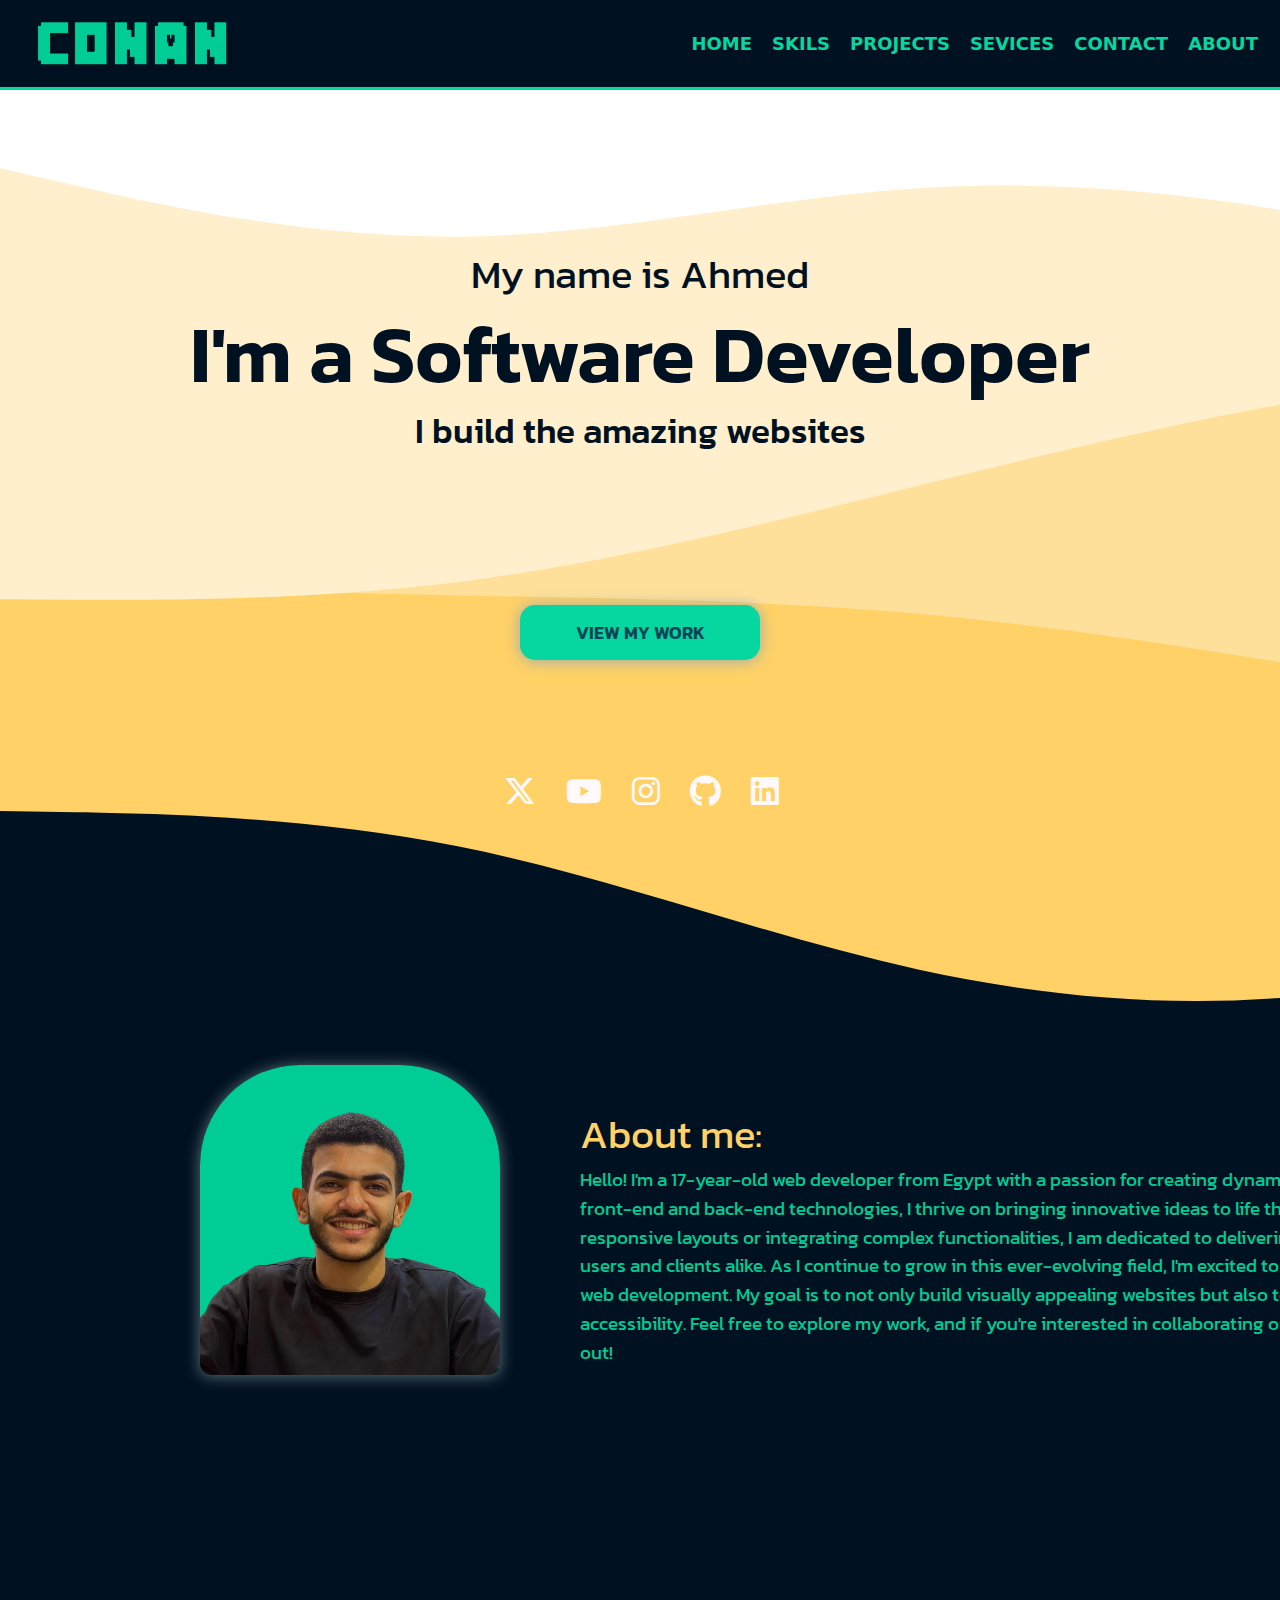
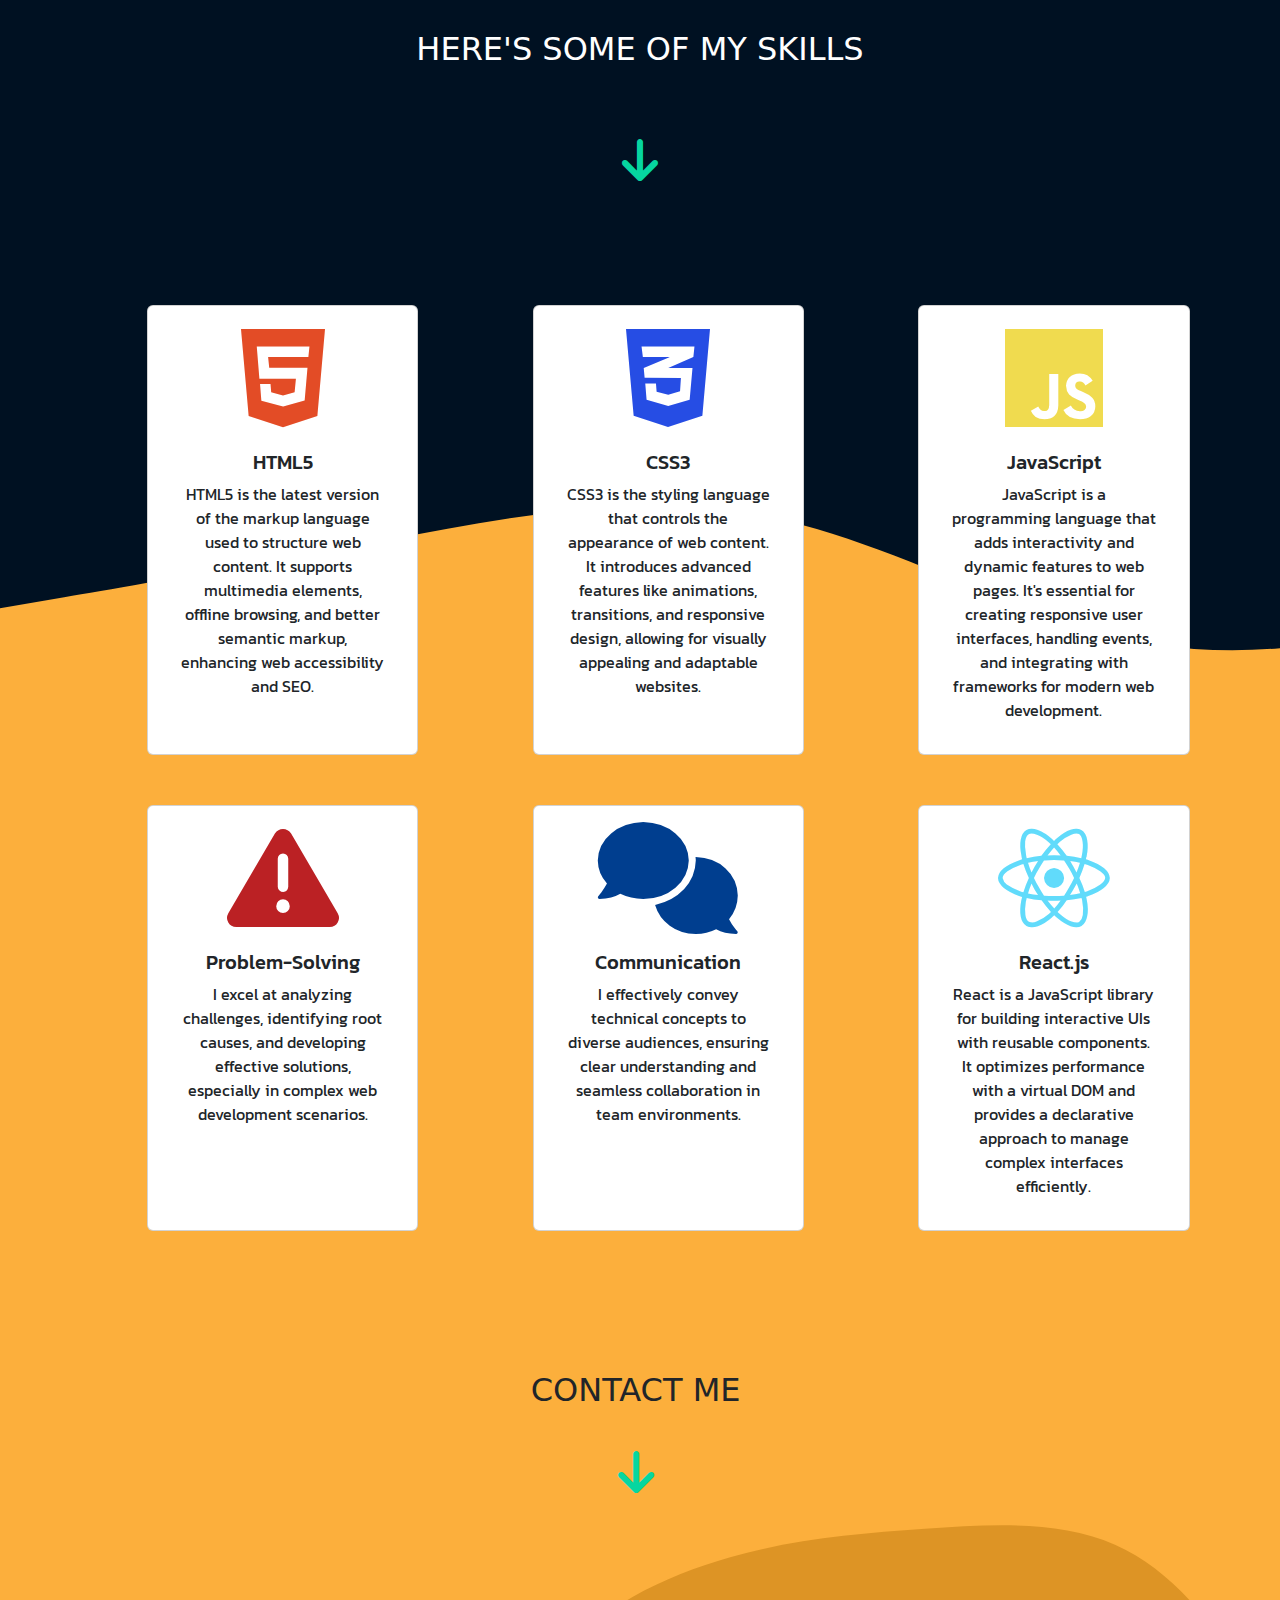
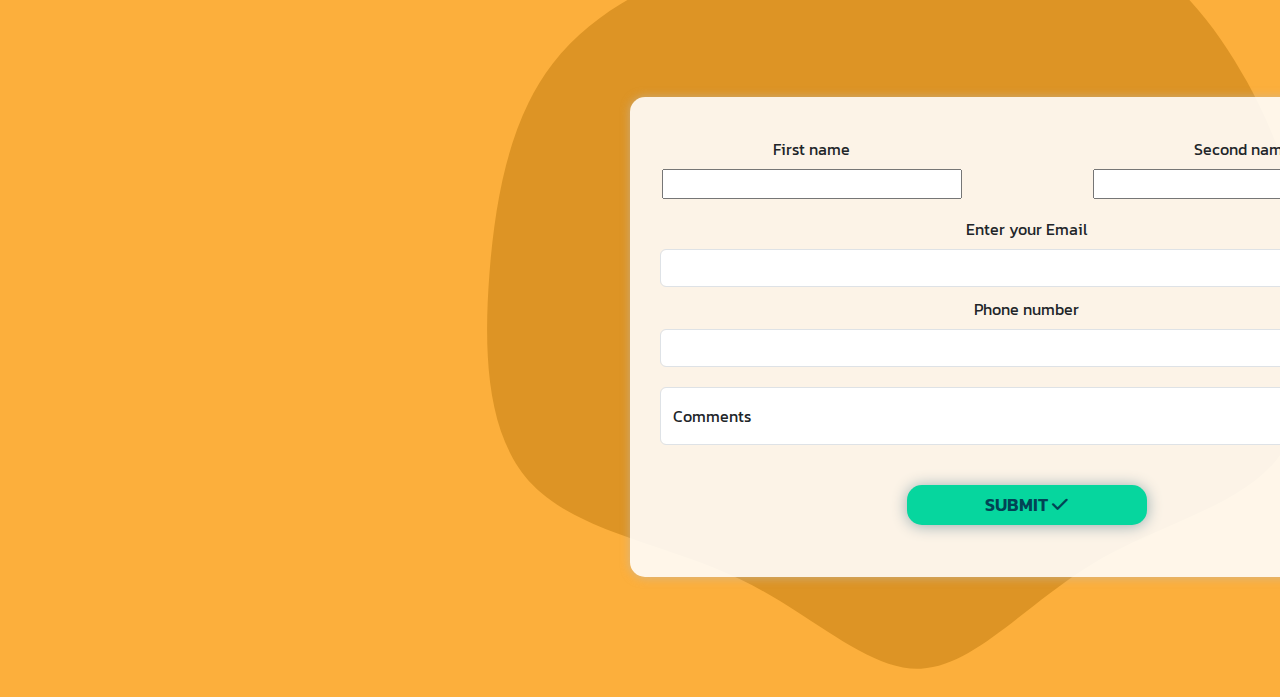
==== index.html @ 4e856ba3 "first commit" ====
<!DOCTYPE html>
<html lang="en">

<head>
    <meta charset="UTF-8">
    <meta name="viewport" content="width=device-width, initial-scale=1.0">
    <title>CONFOLIO</title>
    <link rel="stylesheet" href="css/all.min.css">
    <link rel="stylesheet" href="css/bootstrap.min.css">
    <link rel="stylesheet" href="css/bootstrap.min.css.map">
    <link rel="stylesheet" href="style.css">
    <link rel="stylesheet" href="https://cdnjs.cloudflare.com/ajax/libs/font-awesome/6.0.0-beta3/css/all.min.css">
    <link rel="preconnect" href="https://fonts.googleapis.com">
    <link rel="preconnect" href="https://fonts.gstatic.com" crossorigin>
    <link
        href="https://fonts.googleapis.com/css2?family=Kanit:ital,wght@0,100;0,200;0,300;0,400;0,500;0,600;0,700;0,800;0,900;1,100;1,200;1,300;1,400;1,500;1,600;1,700;1,800;1,900&display=swap"
        rel="stylesheet">
    <script src="main.js"></script>
</head>
<header>
    <nav class="navbar fixed-top navbar-expand-lg">
        <div class="container-fluid">
            <a class="navbar-brand" href="#"><img id="nav-image" src="media/Untitled image (2).png" alt=""></a>
            <button class="navbar-toggler" type="button" data-bs-toggle="collapse"
                data-bs-target="#navbarSupportedContent" aria-controls="navbarSupportedContent" aria-expanded="false"
                aria-label="Toggle navigation">
                <span class="navbar-toggler-icon"></span>
            </button>
            <div class="collapse navbar-collapse" id="navbarSupportedContent">
                <ul class="navbar-nav ms-auto">
                    <li class="nav-item" id="navvy-links">
                        <a class="nav-link active" aria-current="page" href="#">Home</a>
                    </li>
                    <li class="nav-item">
                        <a class="nav-link active" aria-current="page" href="#s1">skils</a>
                    </li>
                    <li class="nav-item">
                        <a class="nav-link active" aria-current="page" href="projects.html">projects</a>
                    </li>
                    <li class="nav-item">
                        <a class="nav-link active" aria-current="page" href="#">sevices</a>
                    </li>
                    <li class="nav-item">
                        <a class="nav-link active" aria-current="page" href="#s2">contact</a>
                    </li>
                    <li class="nav-item">
                        <a class="nav-link active" aria-current="page" href="#s0">about</a>
                    </li>
                </ul>
            </div>
        </div>
    </nav>
</header>

<body>
    <div class="section1-background">
        <div class="section1">
            <h3>My name is Ahmed</h3>
            <h1>I'm a Software Developer</h1>
            <h4>I build the amazing websites</h4>
            <a href="projects.html"><button class="view-my-work-button" id="hovered-button">View my work</button></a>
        </div>
        <div class="image-portfolio">
            <img src="media/edited-image.png" alt="Portfolio owener image" id="owener-image">
        </div>
        <div class="icons_field" id="s0">
            <ul id="icons-list">
                <li><a href="https://x.com/detCONANaa12" target="_blank"><i class="fa-brands fa-x-twitter fa-2x"
                            id="social-blue"></i></a></li>
                <li><a href="https://www.youtube.com/channel/UCX9CU1oKq50WX9KfIdrufgw" target="_blank"><i
                            class="fa-brands fa-youtube fa-2x" id="social-red"></i></a></li>
                <li><a href="https://www.instagram.com/conan_bek12/" target="_blank"><i
                            class="fa-brands fa-instagram fa-2x" id="social-purple"></i></a></li>
                <li><a href="https://github.com/0CONAN0" target="_blank"><i class="fa-brands fa-github fa-2x"
                            id="social-gray"></i></a></li>
                <li><a href="https://www.linkedin.com/in/ahmed-abd-elhameed-232504250/" target="_blank"><i
                            class="fa-brands fa-linkedin fa-2x" id="social-gray"></i></a></li>
            </ul>
        </div>
        <div class="about-section">
            <h3 id="about-title">About me:</h3>
            <p id="about-text">
                Hello! I'm a 17-year-old web developer from Egypt with a passion for creating dynamic and user-friendly
                websites. With a strong foundation in front-end and back-end technologies, I thrive on bringing
                innovative ideas to life through clean and efficient code. Whether it's crafting responsive layouts or
                integrating complex functionalities, I am dedicated to delivering high-quality digital solutions that
                meet the needs of users and clients alike.
                As I continue to grow in this ever-evolving field, I'm excited to take on new challenges and explore the
                latest trends in web development. My goal is to not only build visually appealing websites but also to
                ensure they are optimized for performance and accessibility.
                Feel free to explore my work, and if you're interested in collaborating or learning more about my
                journey, don't hesitate to reach out!</p>
        </div>
    </div>
    <div class="cards-title">
        <h2>Here's some of my Skills</h2>
        <i class="fa-solid fa-arrow-down fa-3x" style="color: #06d6a0; margin-top: 60px;" id="s1"></i>
    </div>
    <div class="section2-background">
        <div class="row row-cols-1 row-cols-md-3 g-4" id="cards-section">
            <div class="col">
                <div class="card h-100 text-center w-75 p-3">
                    <i class="fa-brands fa-html5 fa-7x card-img-top " style="color:  #e34c26;"></i>
                    <div class="card-body">
                        <h5 class="card-title">HTML5</h5>
                        <p class="card-text">
                            HTML5 is the latest version of the markup language used to structure web content. It
                            supports multimedia elements, offline browsing, and better semantic markup, enhancing web
                            accessibility and SEO.
                        </p>
                    </div>
                </div>
            </div>
            <div class="col">
                <div class="card h-100 text-center w-75 p-3">
                    <i class="fa-brands fa-css3-alt fa-7x card-img-top" style="color: #264de4;"></i>
                    <div class="card-body">
                        <h5 class="card-title">CSS3</h5>
                        <p class="card-text">
                            CSS3 is the styling language that controls the appearance of web content. It introduces
                            advanced features like animations, transitions, and responsive design, allowing for visually
                            appealing and adaptable websites.
                        </p>
                    </div>
                </div>
            </div>
            <div class="col">
                <div class="card h-100 text-center w-75 p-3">
                    <i class="fa-brands fa-js fa-7x card-img-top" style="color: #f0db4f;"></i>
                    <div class="card-body">
                        <h5 class="card-title">JavaScript</h5>
                        <p class="card-text">
                            JavaScript is a programming language that adds interactivity and dynamic features to web
                            pages. It's essential for creating responsive user interfaces, handling events, and
                            integrating with frameworks for modern web development.
                        </p>
                    </div>
                </div>
            </div>
            <div class="col" id="cards-row2">
                <div class="card h-100 text-center w-75 p-3">
                    <i class="fa-solid fa-triangle-exclamation fa-7x card-img-top" style="color: #bb2124;"></i>
                    <div class="card-body">
                        <h5 class="card-title">Problem-Solving</h5>
                        <p class="card-text">
                            I excel at analyzing challenges, identifying root causes, and developing effective
                            solutions, especially in complex web development scenarios.
                        </p>
                    </div>
                </div>
            </div>
            <div class="col" id="cards-row2">
                <div class="card h-100 text-center w-75 p-3">
                    <i class="fa-solid fa-comments fa-7x card-img-top" style="color: #003e8f;"></i>
                    <div class="card-body">
                        <h5 class="card-title">Communication</h5>
                        <p class="card-text">
                            I effectively convey technical concepts to diverse audiences, ensuring clear understanding
                            and seamless collaboration in team environments.
                        </p>
                    </div>
                </div>
            </div>
            <div class="col" id="cards-row2">
                <div class="card h-100 text-center w-75 p-3">
                    <i class="fa-brands fa-react fa-7x card-img-top" style="color: #61dbfb;"></i>
                    <div class="card-body">
                        <h5 class="card-title">React.js</h5>
                        <p class="card-text">
                            React is a JavaScript library for building interactive UIs with reusable components. It
                            optimizes performance with a virtual DOM and provides a declarative approach to manage
                            complex interfaces efficiently.
                        </p>
                    </div>
                </div>
            </div>
        </div>
    </div>
    <div class="contact-title">
        <h2>Contact me</h2>
        <i class="fa-solid fa-arrow-down fa-3x" style="color: #06d6a0; margin-top: 30px;" id="s2"></i>
    </div>
    <div class="section3-background">
        <div class="cotact-field">
            <form class="row-g-3" id="cotact-field">
                <div class="col-md-5" id="first-name">
                    <label for="first-name" class="form-label" id="s5">First name</label><br>
                    <input type="text" class="form-cotrol" id="input-width1" required>
                </div>
                <div class="col-md-5" id="second-name">
                    <label for="second-name" class="form-label">Second name</label><br>
                    <input type="text" class="form-cotrol" id="input-width1" required>
                </div>
                <div class="col-md-11" id="email-field">
                    <label for="email-address" class="form-label">Enter your Email</label>
                    <input type="email" class="form-control" required>
                </div>
                <div class="col-md-11" id="telephone">
                    <label for="phone-num" class="form-label">Phone number</label>
                    <input type="number" name="phone" class="form-control" required />
                </div>
                <div class="form-floating col-md-11" id="text-area">
                    <textarea class="form-control" placeholder="Leave a comment here"></textarea>
                    <label for="floatingTextarea">Comments</label>
                    <div class="col-12">
                        <button class="btn" id="submit-button" type="submit">Submit <i
                                class="fa-solid fa-check"></i></button>
                    </div>
                </div>
            </form>
        </div>
    </div>
</body>

</html>
---- style.css ----
.section1-background {
    width: 100vw;
    height: 1530px;
    background-image: url('./layered-waves-haikei.svg');
    background-repeat: no-repeat;
    background-size: cover;
}

.section2-background {
    width: 100vw;
    height: max-content;
    background-image: url('./wave-haikei\ \(1\).svg');
    background-repeat: no-repeat;
    background-size: cover;
}

.section3-background {
    width: 100vw;
    height: 800px;
    background-image: url('./blurry-gradient-haikei.svg');
    background-repeat: no-repeat;
    background-size: cover;
}

nav {
    background-color: var(--maincolor);
    height: 90px;
    text-transform: uppercase;
    font-weight: 650;
    font-size: large;
    z-index: 99999;
    width: auto;
    border-bottom: #06d6a0 solid 3px;

}

#nav-image {
    width: 200px;
    height: 60px;
    margin-left: 10px;
}

.navbar .navbar-nav .nav-link {
    color: #06d6a0;
    padding: 10px;
}

.navbar .navbar-nav .nav-link:hover {
    color: #ffd166;
}

.section1 {
    display: flex;
    flex-direction: column;
    justify-content: center;
    align-items: center;
}

:root {
    --maincolor: #001122
}

h3 {
    color: var(--maincolor);
    font-family: "Kanit";
    font-weight: 400;
    font-size: 40px;
    margin-top: 250px;
}

h1 {
    color: var(--maincolor);
    font-family: "Kanit";
    font-weight: 600;
    font-size: 80px;
}

h4 {
    color: var(--maincolor);
    font-family: "Kanit";
    font-weight: 500;
    font-size: 35px;

}

#hovered-button {
    background-color: #06d6a0;
    border-radius: 15px;
    box-shadow: 0px 1px 15px rgb(151, 172, 176);
    border: solid 0px;
    font-weight: 560;
    font-family: "Kanit";
    font-size: large;
    text-transform: uppercase;
    color: #014455;
    width: 240px;
    height: 55px;
    transition: all 0.5s ease;
    position: relative;
    margin-top: 130px;
}

#hovered-button:hover {
    background-color: #00cc96;
    transform: translateY(-10%) scale(1.09, 1.11);
}

#icons-list {
    list-style: none;
    display: flex;
    flex-direction: row;
    justify-content: center;
    margin-top: 100px;
    margin-right: 30px;
}

a {
    text-decoration: none;
    color: #fff9fb;
    padding: 15px;
}

#social-blue:hover {
    color: hwb(0 0% 100%);
}

#social-red:hover {
    color: rgb(255, 37, 37);
}

#social-purple:hover {
    color: rgb(255, 0, 144);
}

#social-gray:hover {
    color: rgb(0, 28, 76);
}

#about-title {
    color: #ffd166;
    margin-left: 580px;
    margin-top: 300px;
    font-family: "Kanit";
}

.image-portfolio {
    background-color: #00cc96;
    width: fit-content;
    display: flex;
    position: absolute;
    margin-top: 390px;
    left: 200px;
    border-radius: 100px 100px 10px 10px;
}

#owener-image {
    width: 300px;
    height: 310px;
    box-shadow: 0px 1px 15px rgb(94, 115, 119);
    border-radius: 100px 100px 10px 10px;
}

#about-text {
    font-weight: 400;
    font-size: larger;
    font-family: "Kanit";
    color: #00cc96;
    width: 1200px;
    margin-left: 580px;
}

.cards-title {
    width: 100vw;
    padding-top: 100px;
    background-color: var(--maincolor);
    color: white;
    text-align: center;
    text-transform: uppercase;
}

#cards-section {
    padding-top: 120px;
    margin-left: 135px;
    font-family: "Kanit";
}

#cards-row2 {
    margin-top: 50px;
}

.contact-title {
    background-color: #FCAF3C;
    width: 104%;
    padding-top: 140px;
    margin-left: -30px;
    text-align: center;
    text-transform: uppercase;
    overflow: hidden;
}

form {
    position: absolute;
    margin-top: 200px;
    left: 630px;
    padding: 30px;
    font-family: "Kanit";
    text-align: center;
}

#cotact-field {
    background-color: #ffffffe3;
    box-shadow: 0.3px 0.3px 10px #bcbcbc92;
    border-radius: 15px;
    width: 800px;
    height: 480px;
}

#first-name {
    position: absolute;
    left: 15px;
    padding-top: 10px;
}

#second-name {
    position: absolute;
    right: 20px;
    padding-top: 10px;
}

#email-field {
    position: absolute;
    top: 120px;
}

#telephone {
    position: absolute;
    top: 200px;
}

#text-area {
    position: absolute;
    top: 290px;
}

textarea {
    max-height: 100px;
}

#input-width1 {
    width: 300px;
}

#submit-button {
    background-color: #06d69e;
    border-radius: 15px;
    box-shadow: 0px 1px 15px rgb(151, 172, 176);
    border: solid 0px;
    font-weight: 560;
    font-family: "Kanit";
    font-size: large;
    text-transform: uppercase;
    color: #014455;
    width: 240px;
    height: 40px;
    position: relative;
    margin-top: 40px;
}

#submit-button:hover {
    background-color: #00b383;
}
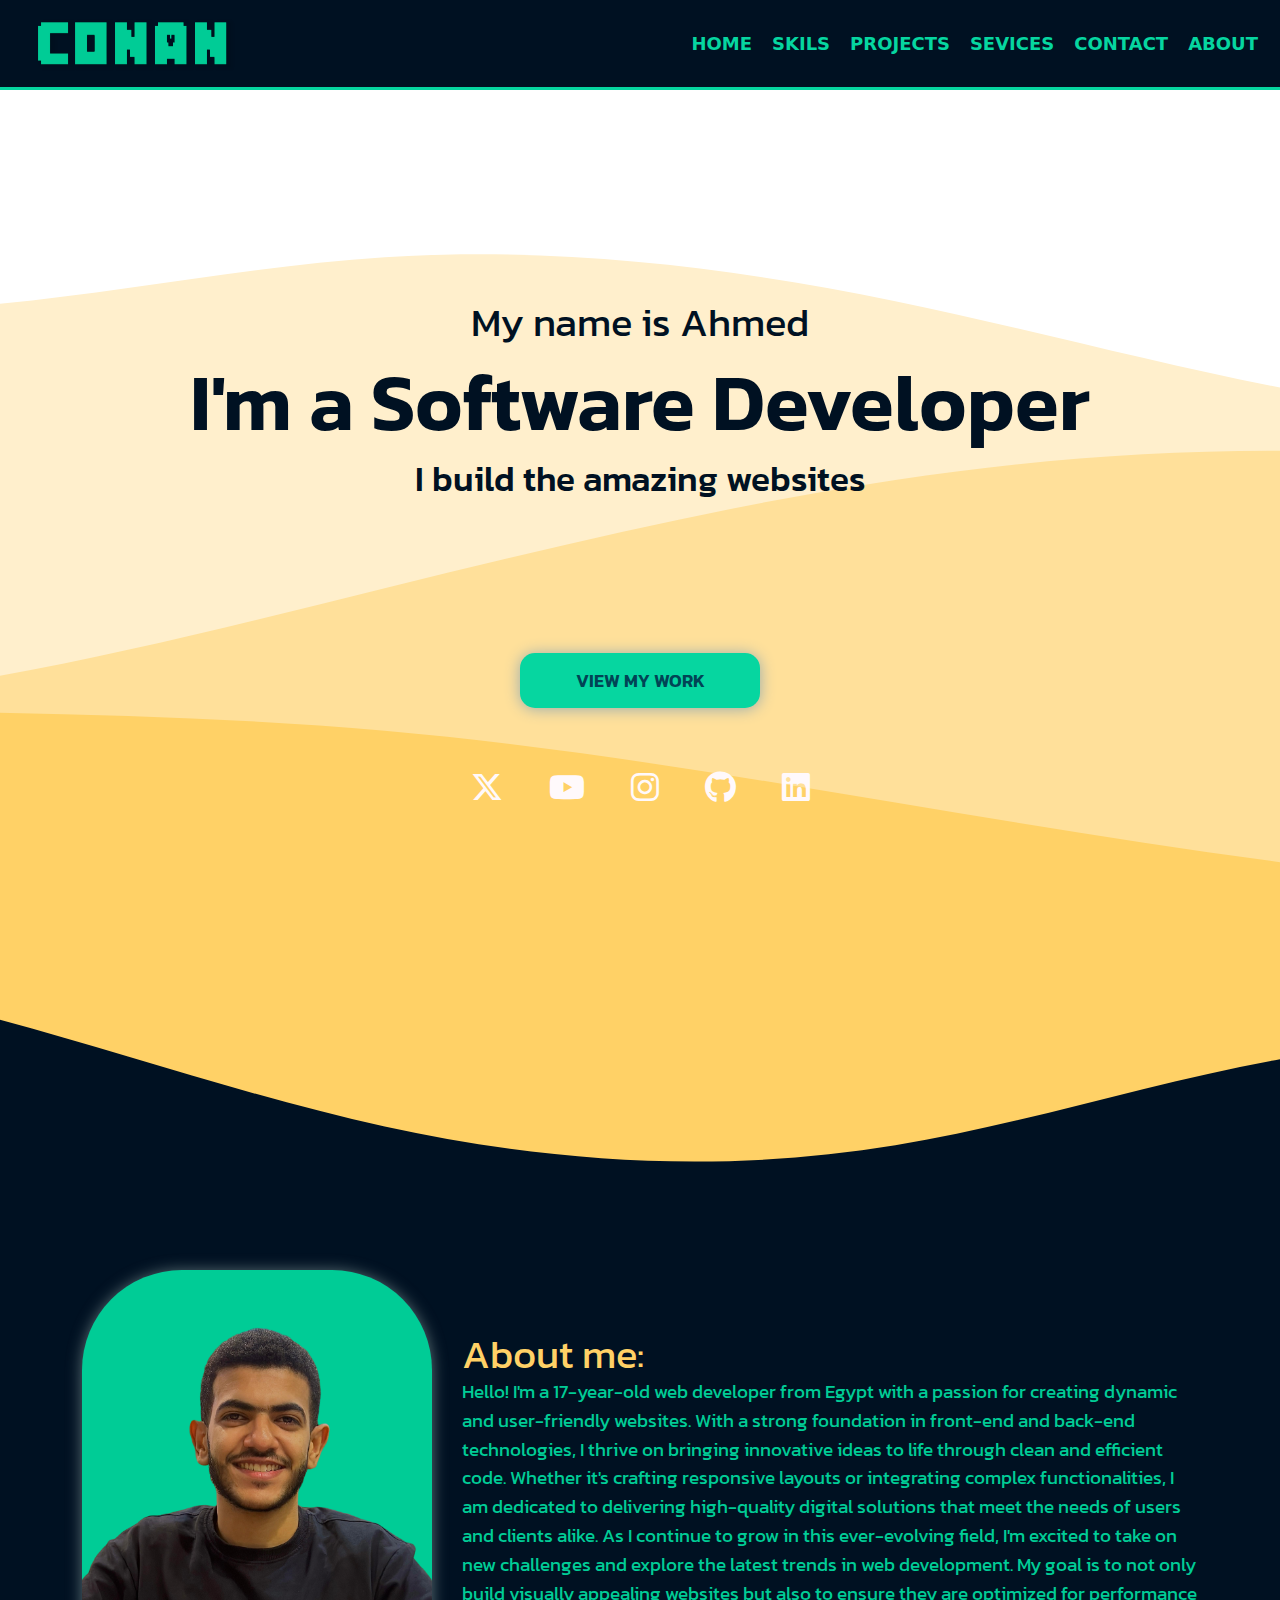
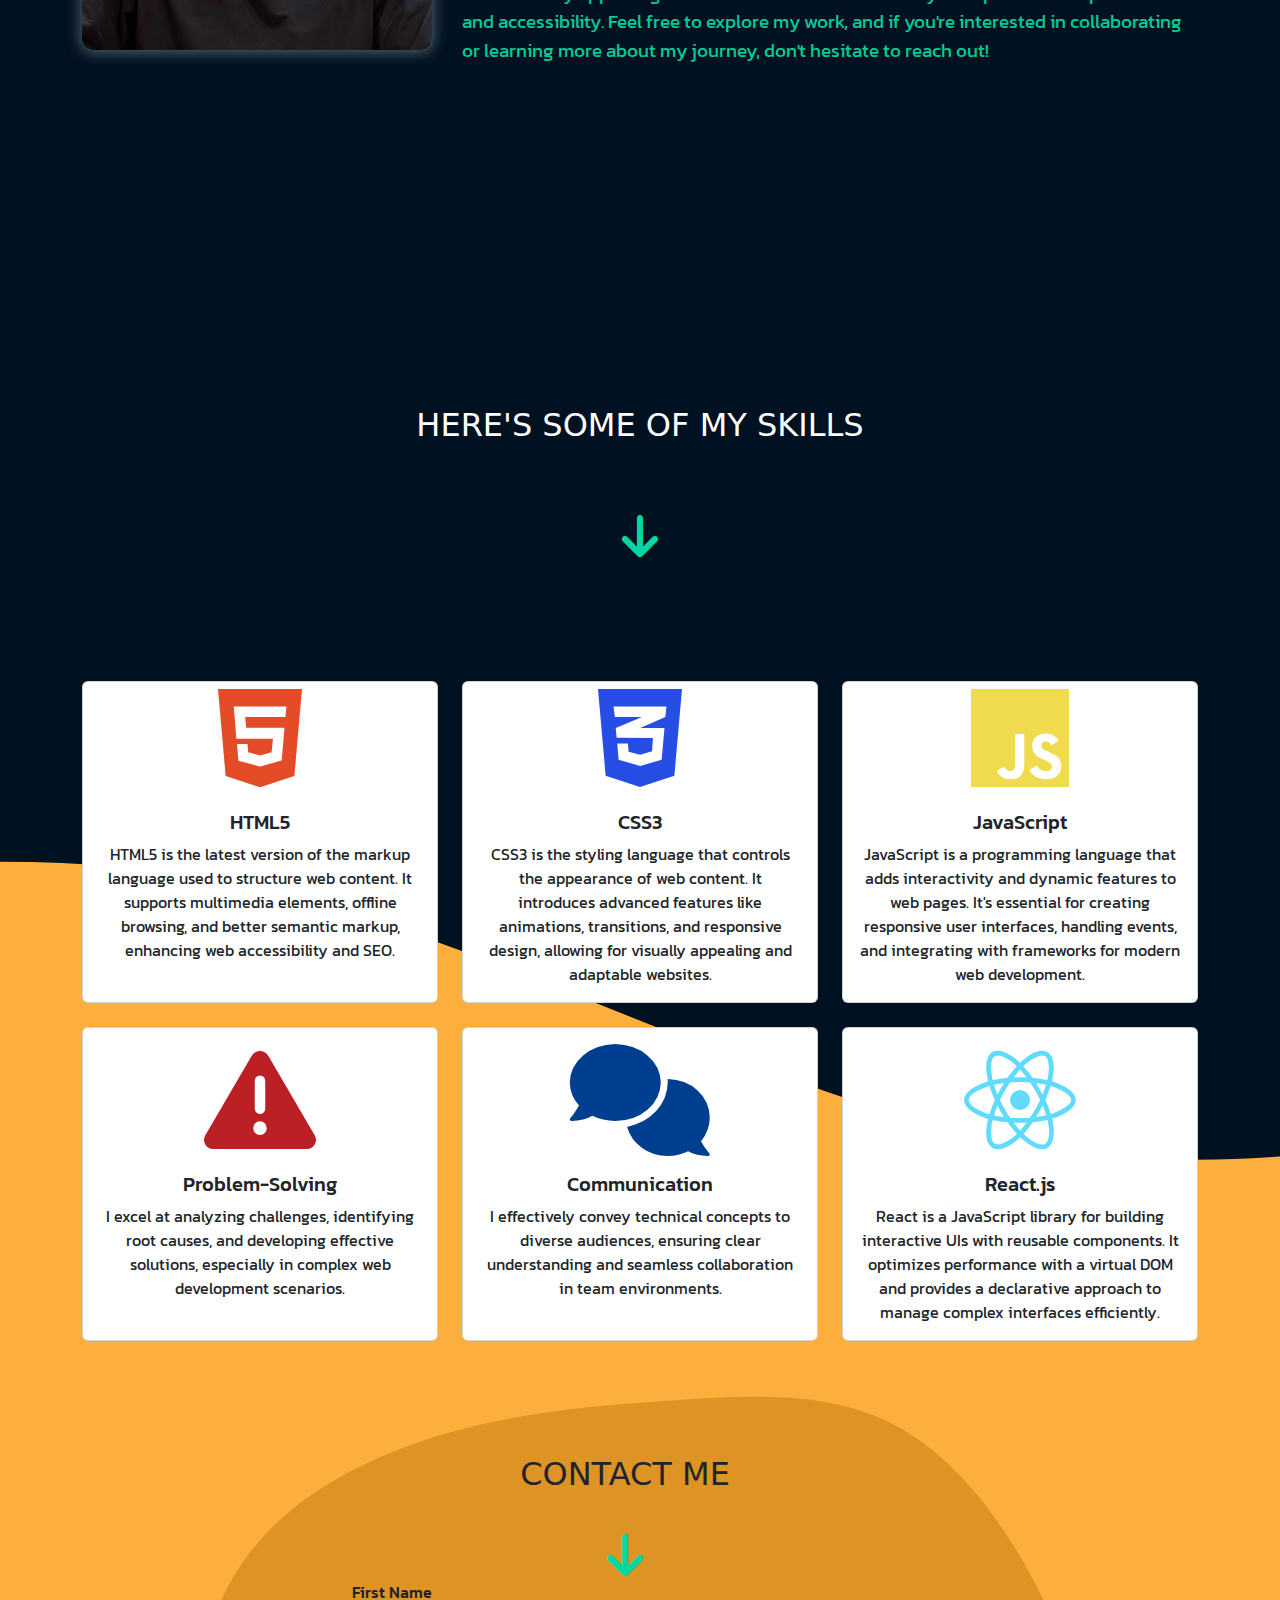
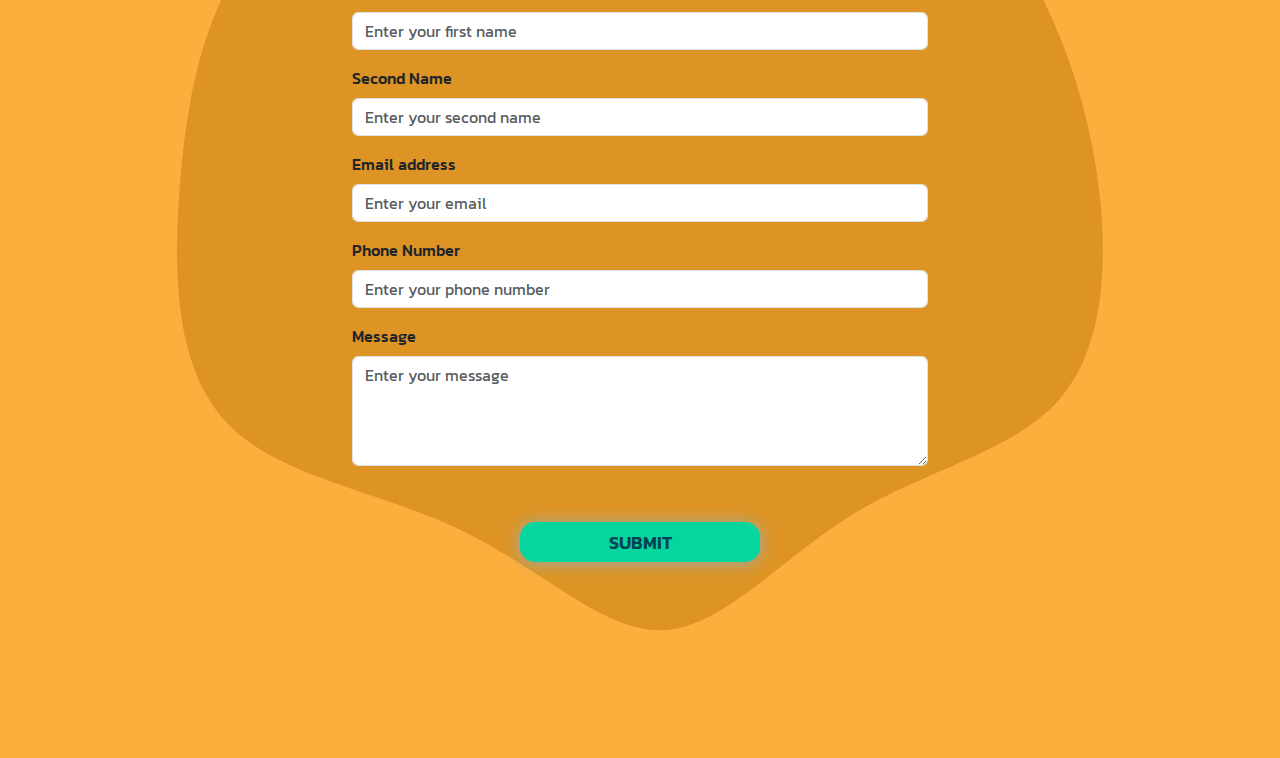
==== commit 32d54f3e: "updated version of the web and made the web responsive for all screens" ====
--- a/index.html
+++ b/index.html
@@ -15,7 +15,6 @@
     <link
         href="https://fonts.googleapis.com/css2?family=Kanit:ital,wght@0,100;0,200;0,300;0,400;0,500;0,600;0,700;0,800;0,900;1,100;1,200;1,300;1,400;1,500;1,600;1,700;1,800;1,900&display=swap"
         rel="stylesheet">
-    <script src="main.js"></script>
 </head>
 <header>
     <nav class="navbar fixed-top navbar-expand-lg">
@@ -53,6 +52,8 @@
 </header>
 
 <body>
+    <div class="container text-center my-5">
+    </div>
     <div class="section1-background">
         <div class="section1">
             <h3>My name is Ahmed</h3>
@@ -60,156 +61,162 @@
             <h4>I build the amazing websites</h4>
             <a href="projects.html"><button class="view-my-work-button" id="hovered-button">View my work</button></a>
         </div>
-        <div class="image-portfolio">
-            <img src="media/edited-image.png" alt="Portfolio owener image" id="owener-image">
-        </div>
-        <div class="icons_field" id="s0">
-            <ul id="icons-list">
-                <li><a href="https://x.com/detCONANaa12" target="_blank"><i class="fa-brands fa-x-twitter fa-2x"
-                            id="social-blue"></i></a></li>
-                <li><a href="https://www.youtube.com/channel/UCX9CU1oKq50WX9KfIdrufgw" target="_blank"><i
-                            class="fa-brands fa-youtube fa-2x" id="social-red"></i></a></li>
-                <li><a href="https://www.instagram.com/conan_bek12/" target="_blank"><i
-                            class="fa-brands fa-instagram fa-2x" id="social-purple"></i></a></li>
-                <li><a href="https://github.com/0CONAN0" target="_blank"><i class="fa-brands fa-github fa-2x"
-                            id="social-gray"></i></a></li>
-                <li><a href="https://www.linkedin.com/in/ahmed-abd-elhameed-232504250/" target="_blank"><i
-                            class="fa-brands fa-linkedin fa-2x" id="social-gray"></i></a></li>
-            </ul>
-        </div>
-        <div class="about-section">
-            <h3 id="about-title">About me:</h3>
-            <p id="about-text">
-                Hello! I'm a 17-year-old web developer from Egypt with a passion for creating dynamic and user-friendly
-                websites. With a strong foundation in front-end and back-end technologies, I thrive on bringing
-                innovative ideas to life through clean and efficient code. Whether it's crafting responsive layouts or
-                integrating complex functionalities, I am dedicated to delivering high-quality digital solutions that
-                meet the needs of users and clients alike.
-                As I continue to grow in this ever-evolving field, I'm excited to take on new challenges and explore the
-                latest trends in web development. My goal is to not only build visually appealing websites but also to
-                ensure they are optimized for performance and accessibility.
-                Feel free to explore my work, and if you're interested in collaborating or learning more about my
-                journey, don't hesitate to reach out!</p>
-        </div>
-    </div>
-    <div class="cards-title">
+        <div class="container">
+            <div class="row justify-content-center my-5" id="s0">
+                <div class="col-auto">
+                    <ul id="icons-list" class="list-unstyled d-flex flex-wrap justify-content-center">
+                        <li class="mx-2"><a href="https://x.com/detCONANaa12" target="_blank"><i
+                                    class="fa-brands fa-x-twitter fa-2x" id="social-blue"></i></a></li>
+                        <li class="mx-2"><a href="https://www.youtube.com/channel/UCX9CU1oKq50WX9KfIdrufgw"
+                                target="_blank"><i class="fa-brands fa-youtube fa-2x" id="social-red"></i></a></li>
+                        <li class="mx-2"><a href="https://www.instagram.com/conan_bek12/" target="_blank"><i
+                                    class="fa-brands fa-instagram fa-2x" id="social-purple"></i></a></li>
+                        <li class="mx-2"><a href="https://github.com/0CONAN0" target="_blank"><i
+                                    class="fa-brands fa-github fa-2x" id="social-gray"></i></a></li>
+                        <li class="mx-2"><a href="https://www.linkedin.com/in/ahmed-abd-elhameed-232504250/"
+                                target="_blank"><i class="fa-brands fa-linkedin fa-2x" id="social-gray"></i></a></li>
+                    </ul>
+                </div>
+            </div>
+        </div>
+        <div class="container">
+            <div class="about-section row">
+                <div class="col-md-4 col-sm-12 text-center">
+                    <div class="image-portfolio">
+                        <img src="media/edited-image.png" alt="Portfolio owner image" id="owner-image" class="img-fluid">
+                    </div>
+                </div>
+                <div class="col-md-8 col-sm-12" >
+                    <h3 id="about-title">About me:</h3>
+                    <p id="about-text">
+                        Hello! I'm a 17-year-old web developer from Egypt with a passion for creating dynamic and user-friendly
+                        websites. With a strong foundation in front-end and back-end technologies, I thrive on bringing
+                        innovative ideas to life through clean and efficient code. Whether it's crafting responsive layouts or
+                        integrating complex functionalities, I am dedicated to delivering high-quality digital solutions that
+                        meet the needs of users and clients alike.
+                        As I continue to grow in this ever-evolving field, I'm excited to take on new challenges and explore the
+                        latest trends in web development. My goal is to not only build visually appealing websites but also to
+                        ensure they are optimized for performance and accessibility.
+                        Feel free to explore my work, and if you're interested in collaborating or learning more about my
+                        journey, don't hesitate to reach out!
+                    </p>
+                </div>
+            </div>
+        </div>
+        
+    </div>
+    <div class="section2-background" id="s1">   
+        <div class="cards-title" >
         <h2>Here's some of my Skills</h2>
-        <i class="fa-solid fa-arrow-down fa-3x" style="color: #06d6a0; margin-top: 60px;" id="s1"></i>
-    </div>
-    <div class="section2-background">
-        <div class="row row-cols-1 row-cols-md-3 g-4" id="cards-section">
-            <div class="col">
-                <div class="card h-100 text-center w-75 p-3">
-                    <i class="fa-brands fa-html5 fa-7x card-img-top " style="color:  #e34c26;"></i>
+        <i class="fa-solid fa-arrow-down fa-3x" style="color: #06d6a0; margin-top: 60px;"></i>
+    </div>
+    <div class="container">
+        <div class="row justify-content-center" id="cards-section">
+            <div class="col-lg-4 col-md-6 col-sm-12 mb-4">
+                <div class="card h-100 text-center">
+                    <i class="fa-brands fa-html5 fa-7x card-img-top" style="color: #e34c26;"></i>
                     <div class="card-body">
                         <h5 class="card-title">HTML5</h5>
                         <p class="card-text">
-                            HTML5 is the latest version of the markup language used to structure web content. It
-                            supports multimedia elements, offline browsing, and better semantic markup, enhancing web
-                            accessibility and SEO.
-                        </p>
-                    </div>
-                </div>
-            </div>
-            <div class="col">
-                <div class="card h-100 text-center w-75 p-3">
+                            HTML5 is the latest version of the markup language used to structure web content. It supports multimedia elements, offline browsing, and better semantic markup, enhancing web accessibility and SEO.
+                        </p>
+                    </div>
+                </div>
+            </div>
+            <div class="col-lg-4 col-md-6 col-sm-12 mb-4">
+                <div class="card h-100 text-center">
                     <i class="fa-brands fa-css3-alt fa-7x card-img-top" style="color: #264de4;"></i>
                     <div class="card-body">
                         <h5 class="card-title">CSS3</h5>
                         <p class="card-text">
-                            CSS3 is the styling language that controls the appearance of web content. It introduces
-                            advanced features like animations, transitions, and responsive design, allowing for visually
-                            appealing and adaptable websites.
-                        </p>
-                    </div>
-                </div>
-            </div>
-            <div class="col">
-                <div class="card h-100 text-center w-75 p-3">
+                            CSS3 is the styling language that controls the appearance of web content. It introduces advanced features like animations, transitions, and responsive design, allowing for visually appealing and adaptable websites.
+                        </p>
+                    </div>
+                </div>
+            </div>
+            <div class="col-lg-4 col-md-6 col-sm-12 mb-4">
+                <div class="card h-100 text-center">
                     <i class="fa-brands fa-js fa-7x card-img-top" style="color: #f0db4f;"></i>
                     <div class="card-body">
                         <h5 class="card-title">JavaScript</h5>
                         <p class="card-text">
-                            JavaScript is a programming language that adds interactivity and dynamic features to web
-                            pages. It's essential for creating responsive user interfaces, handling events, and
-                            integrating with frameworks for modern web development.
-                        </p>
-                    </div>
-                </div>
-            </div>
-            <div class="col" id="cards-row2">
-                <div class="card h-100 text-center w-75 p-3">
-                    <i class="fa-solid fa-triangle-exclamation fa-7x card-img-top" style="color: #bb2124;"></i>
+                            JavaScript is a programming language that adds interactivity and dynamic features to web pages. It's essential for creating responsive user interfaces, handling events, and integrating with frameworks for modern web development.
+                        </p>
+                    </div>
+                </div>
+            </div>
+            <div class="col-lg-4 col-md-6 col-sm-12 mb-4">
+                <div class="card h-100 text-center">
+                    <i class="fa-solid fa-triangle-exclamation fa-7x card-img-top mt-3" style="color: #bb2124;"></i>
                     <div class="card-body">
                         <h5 class="card-title">Problem-Solving</h5>
                         <p class="card-text">
-                            I excel at analyzing challenges, identifying root causes, and developing effective
-                            solutions, especially in complex web development scenarios.
-                        </p>
-                    </div>
-                </div>
-            </div>
-            <div class="col" id="cards-row2">
-                <div class="card h-100 text-center w-75 p-3">
-                    <i class="fa-solid fa-comments fa-7x card-img-top" style="color: #003e8f;"></i>
+                            I excel at analyzing challenges, identifying root causes, and developing effective solutions, especially in complex web development scenarios.
+                        </p>
+                    </div>
+                </div>
+            </div>
+            <div class="col-lg-4 col-md-6 col-sm-12 mb-4">
+                <div class="card h-100 text-center">
+                    <i class="fa-solid fa-comments fa-7x card-img-top mt-3" style="color: #003e8f;"></i>
                     <div class="card-body">
                         <h5 class="card-title">Communication</h5>
                         <p class="card-text">
-                            I effectively convey technical concepts to diverse audiences, ensuring clear understanding
-                            and seamless collaboration in team environments.
-                        </p>
-                    </div>
-                </div>
-            </div>
-            <div class="col" id="cards-row2">
-                <div class="card h-100 text-center w-75 p-3">
-                    <i class="fa-brands fa-react fa-7x card-img-top" style="color: #61dbfb;"></i>
+                            I effectively convey technical concepts to diverse audiences, ensuring clear understanding and seamless collaboration in team environments.
+                        </p>
+                    </div>
+                </div>
+            </div>
+            <div class="col-lg-4 col-md-6 col-sm-12 mb-4">
+                <div class="card h-100 text-center">
+                    <i class="fa-brands fa-react fa-7x card-img-top mt-3" style="color: #61dbfb;"></i>
                     <div class="card-body">
                         <h5 class="card-title">React.js</h5>
                         <p class="card-text">
-                            React is a JavaScript library for building interactive UIs with reusable components. It
-                            optimizes performance with a virtual DOM and provides a declarative approach to manage
-                            complex interfaces efficiently.
-                        </p>
-                    </div>
-                </div>
-            </div>
-        </div>
-    </div>
-    <div class="contact-title">
-        <h2>Contact me</h2>
-        <i class="fa-solid fa-arrow-down fa-3x" style="color: #06d6a0; margin-top: 30px;" id="s2"></i>
-    </div>
+                            React is a JavaScript library for building interactive UIs with reusable components. It optimizes performance with a virtual DOM and provides a declarative approach to manage complex interfaces efficiently.
+                        </p>
+                    </div>
+                </div>
+            </div>
+        </div>
+    </div>
+    
+    
+        
     <div class="section3-background">
-        <div class="cotact-field">
-            <form class="row-g-3" id="cotact-field">
-                <div class="col-md-5" id="first-name">
-                    <label for="first-name" class="form-label" id="s5">First name</label><br>
-                    <input type="text" class="form-cotrol" id="input-width1" required>
-                </div>
-                <div class="col-md-5" id="second-name">
-                    <label for="second-name" class="form-label">Second name</label><br>
-                    <input type="text" class="form-cotrol" id="input-width1" required>
-                </div>
-                <div class="col-md-11" id="email-field">
-                    <label for="email-address" class="form-label">Enter your Email</label>
-                    <input type="email" class="form-control" required>
-                </div>
-                <div class="col-md-11" id="telephone">
-                    <label for="phone-num" class="form-label">Phone number</label>
-                    <input type="number" name="phone" class="form-control" required />
-                </div>
-                <div class="form-floating col-md-11" id="text-area">
-                    <textarea class="form-control" placeholder="Leave a comment here"></textarea>
-                    <label for="floatingTextarea">Comments</label>
-                    <div class="col-12">
-                        <button class="btn" id="submit-button" type="submit">Submit <i
-                                class="fa-solid fa-check"></i></button>
-                    </div>
-                </div>
+        <div class="container" style="max-width: 600px;">
+            <div class="contact-title">
+                <h2>Contact me</h2>
+                <i class="fa-solid fa-arrow-down fa-3x" style="color: #06d6a0; margin-top: 30px;" id="s2"></i>
+            </div>
+            <form class="text-center">
+                <div class="mb-3 text-start">
+                    <label for="firstName" class="form-label">First Name</label>
+                    <input type="text" class="form-control" id="firstName" placeholder="Enter your first name">
+                </div>
+                <div class="mb-3 text-start ">
+                    <label for="secondName" class="form-label">Second Name</label>
+                    <input type="text" class="form-control" id="secondName" placeholder="Enter your second name">
+                </div>
+                <div class="mb-3 text-start ">
+                    <label for="email" class="form-label">Email address</label>
+                    <input type="email" class="form-control" id="email" placeholder="Enter your email">
+                </div>
+                <div class="mb-3 text-start ">
+                    <label for="phone" class="form-label">Phone Number</label>
+                    <input type="tel" class="form-control" id="phone" placeholder="Enter your phone number">
+                </div>
+                <div class="mb-3 text-start ">
+                    <label for="message" class="form-label">Message</label>
+                    <textarea class="form-control" id="message" rows="4" style="max-height: 150px;"
+                        placeholder="Enter your message"></textarea>
+                        
+                </div>
+                <button type="submit" class="btn " id="submit-button">Submit</button>
             </form>
         </div>
     </div>
+    <script src="https://cdn.jsdelivr.net/npm/bootstrap@5.3.0/dist/js/bootstrap.bundle.min.js"></script>
 </body>
 
 </html>--- a/style.css
+++ b/style.css
@@ -1,25 +1,32 @@
-.section1-background {
+body{
+    overflow-x: hidden;
+}
+
+.section1-background,
+.section2-background,
+.section3-background {
     width: 100vw;
-    height: 1530px;
-    background-image: url('./layered-waves-haikei.svg');
+    height: auto;
+    padding-bottom: 30rem;
     background-repeat: no-repeat;
     background-size: cover;
+    background-position: center;
+}
+
+/* Specific background images */
+.section1-background {
+    background-image: url('./layered-waves-haikei.svg');
 }
 
 .section2-background {
-    width: 100vw;
-    height: max-content;
-    background-image: url('./wave-haikei\ \(1\).svg');
-    background-repeat: no-repeat;
-    background-size: cover;
+    padding-top: 16rem;
+    padding-bottom: 6rem;
+    background-image: url('./wave-haikei (1).svg');
 }
 
 .section3-background {
-    width: 100vw;
-    height: 800px;
+    padding-bottom: 100px;
     background-image: url('./blurry-gradient-haikei.svg');
-    background-repeat: no-repeat;
-    background-size: cover;
 }
 
 nav {
@@ -52,7 +59,6 @@
 .section1 {
     display: flex;
     flex-direction: column;
-    justify-content: center;
     align-items: center;
 }
 
@@ -105,15 +111,6 @@
     transform: translateY(-10%) scale(1.09, 1.11);
 }
 
-#icons-list {
-    list-style: none;
-    display: flex;
-    flex-direction: row;
-    justify-content: center;
-    margin-top: 100px;
-    margin-right: 30px;
-}
-
 a {
     text-decoration: none;
     color: #fff9fb;
@@ -138,26 +135,12 @@
 
 #about-title {
     color: #ffd166;
-    margin-left: 580px;
-    margin-top: 300px;
-    font-family: "Kanit";
-}
-
-.image-portfolio {
-    background-color: #00cc96;
-    width: fit-content;
-    display: flex;
-    position: absolute;
-    margin-top: 390px;
-    left: 200px;
-    border-radius: 100px 100px 10px 10px;
-}
-
-#owener-image {
-    width: 300px;
-    height: 310px;
-    box-shadow: 0px 1px 15px rgb(94, 115, 119);
-    border-radius: 100px 100px 10px 10px;
+    font-family: "Kanit";
+    font-size: 40px;
+    font-weight: 400;
+    margin-top: 20px;
+    position: relative;
+    top: 440px;
 }
 
 #about-text {
@@ -165,13 +148,88 @@
     font-size: larger;
     font-family: "Kanit";
     color: #00cc96;
-    width: 1200px;
-    margin-left: 580px;
+    max-width: 1100px;
+    margin-top: 20px;
+    position: relative;
+    top: 420px;
+}
+
+.image-portfolio {
+    background-color: #00cc96;
+    border-radius: 100px 100px 10px 10px;
+    width: fit-content;
+    margin-bottom: 20px;
+    box-shadow: 0px 1px 15px rgb(94, 115, 119);
+    position: relative;
+    top: 400px;
+}
+
+#owner-image {
+    width: 100%;
+    max-width: 350px;
+    height: auto;
+    border-radius: 100px 100px 10px 10px;
+}
+
+/* Responsive Adjustments */
+@media (max-width: 991px) {
+    .about-section {
+        flex-direction: column;
+        text-align: center;
+    }
+
+    #about-title,
+    #about-text {
+        text-align: center;
+        margin-left: 0;
+        margin-right: 0;
+    }
+
+    .image-portfolio {
+        margin: 0 auto 20px auto;
+    }
+}
+
+@media (max-width: 768px) {
+    .section1-background {
+        padding-bottom: 10rem;
+    }
+
+    .section2-background {
+        padding-top: 10rem;
+        padding-bottom: 3rem;
+    }
+
+    .section3-background {
+        padding-bottom: 60px;
+    }
+
+    #about-text {
+        font-size: medium;
+    }
+}
+
+@media (max-width: 576px) {
+    .section1-background {
+        padding-bottom: 5rem;
+    }
+
+    .section2-background {
+        padding-top: 5rem;
+        padding-bottom: 2rem;
+    }
+
+    .section3-background {
+        padding-bottom: 40px;
+    }
+
+    #about-text {
+        font-size: smaller;
+    }
 }
 
 .cards-title {
     width: 100vw;
-    padding-top: 100px;
     background-color: var(--maincolor);
     color: white;
     text-align: center;
@@ -180,7 +238,7 @@
 
 #cards-section {
     padding-top: 120px;
-    margin-left: 135px;
+
     font-family: "Kanit";
 }
 
@@ -189,67 +247,19 @@
 }
 
 .contact-title {
-    background-color: #FCAF3C;
-    width: 104%;
-    padding-top: 140px;
+    padding-top: 90px;
     margin-left: -30px;
     text-align: center;
     text-transform: uppercase;
     overflow: hidden;
 }
 
-form {
-    position: absolute;
-    margin-top: 200px;
-    left: 630px;
-    padding: 30px;
-    font-family: "Kanit";
-    text-align: center;
-}
-
-#cotact-field {
-    background-color: #ffffffe3;
-    box-shadow: 0.3px 0.3px 10px #bcbcbc92;
-    border-radius: 15px;
-    width: 800px;
-    height: 480px;
-}
-
-#first-name {
-    position: absolute;
-    left: 15px;
-    padding-top: 10px;
-}
-
-#second-name {
-    position: absolute;
-    right: 20px;
-    padding-top: 10px;
-}
-
-#email-field {
-    position: absolute;
-    top: 120px;
-}
-
-#telephone {
-    position: absolute;
-    top: 200px;
-}
-
-#text-area {
-    position: absolute;
-    top: 290px;
-}
-
-textarea {
-    max-height: 100px;
-}
-
-#input-width1 {
-    width: 300px;
-}
-
+form{
+    font-family: "Kanit";
+}
+form label{
+    font-weight: 500;
+}
 #submit-button {
     background-color: #06d69e;
     border-radius: 15px;
@@ -268,4 +278,4 @@
 
 #submit-button:hover {
     background-color: #00b383;
-}+}
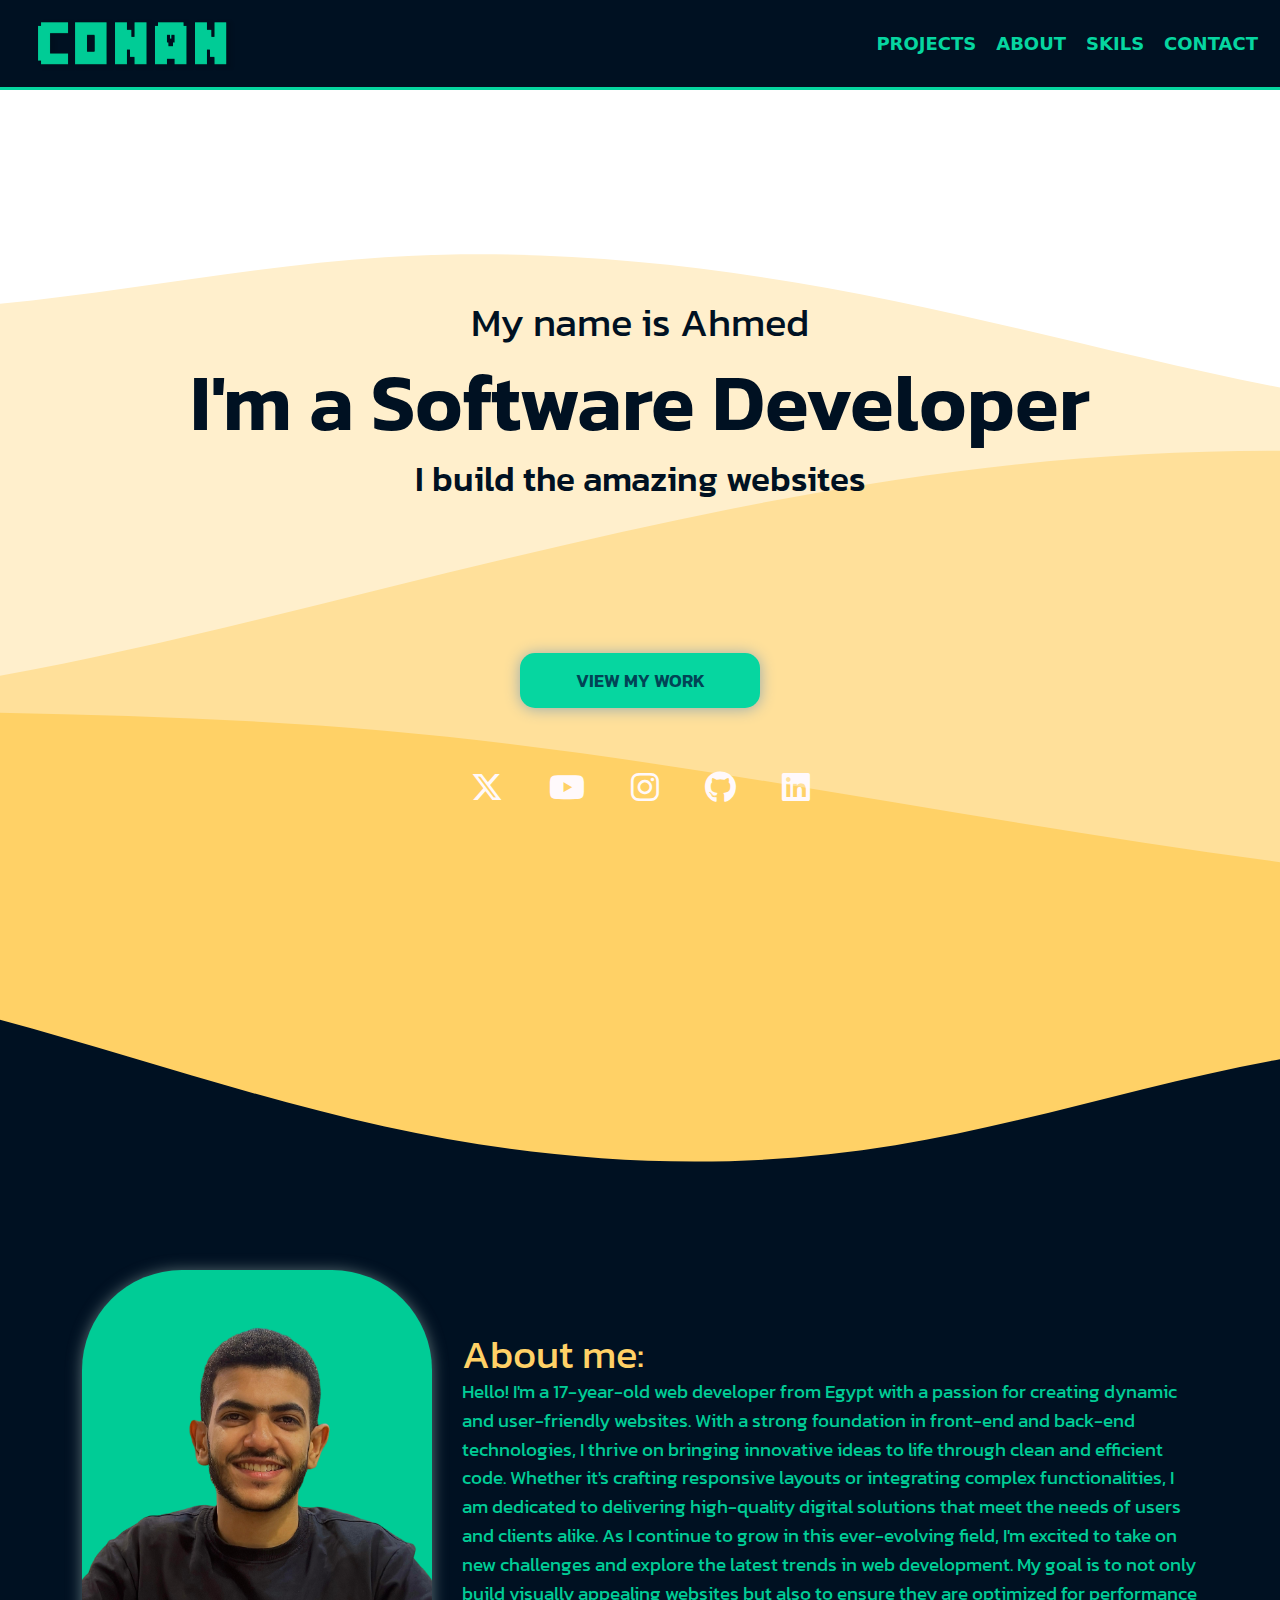
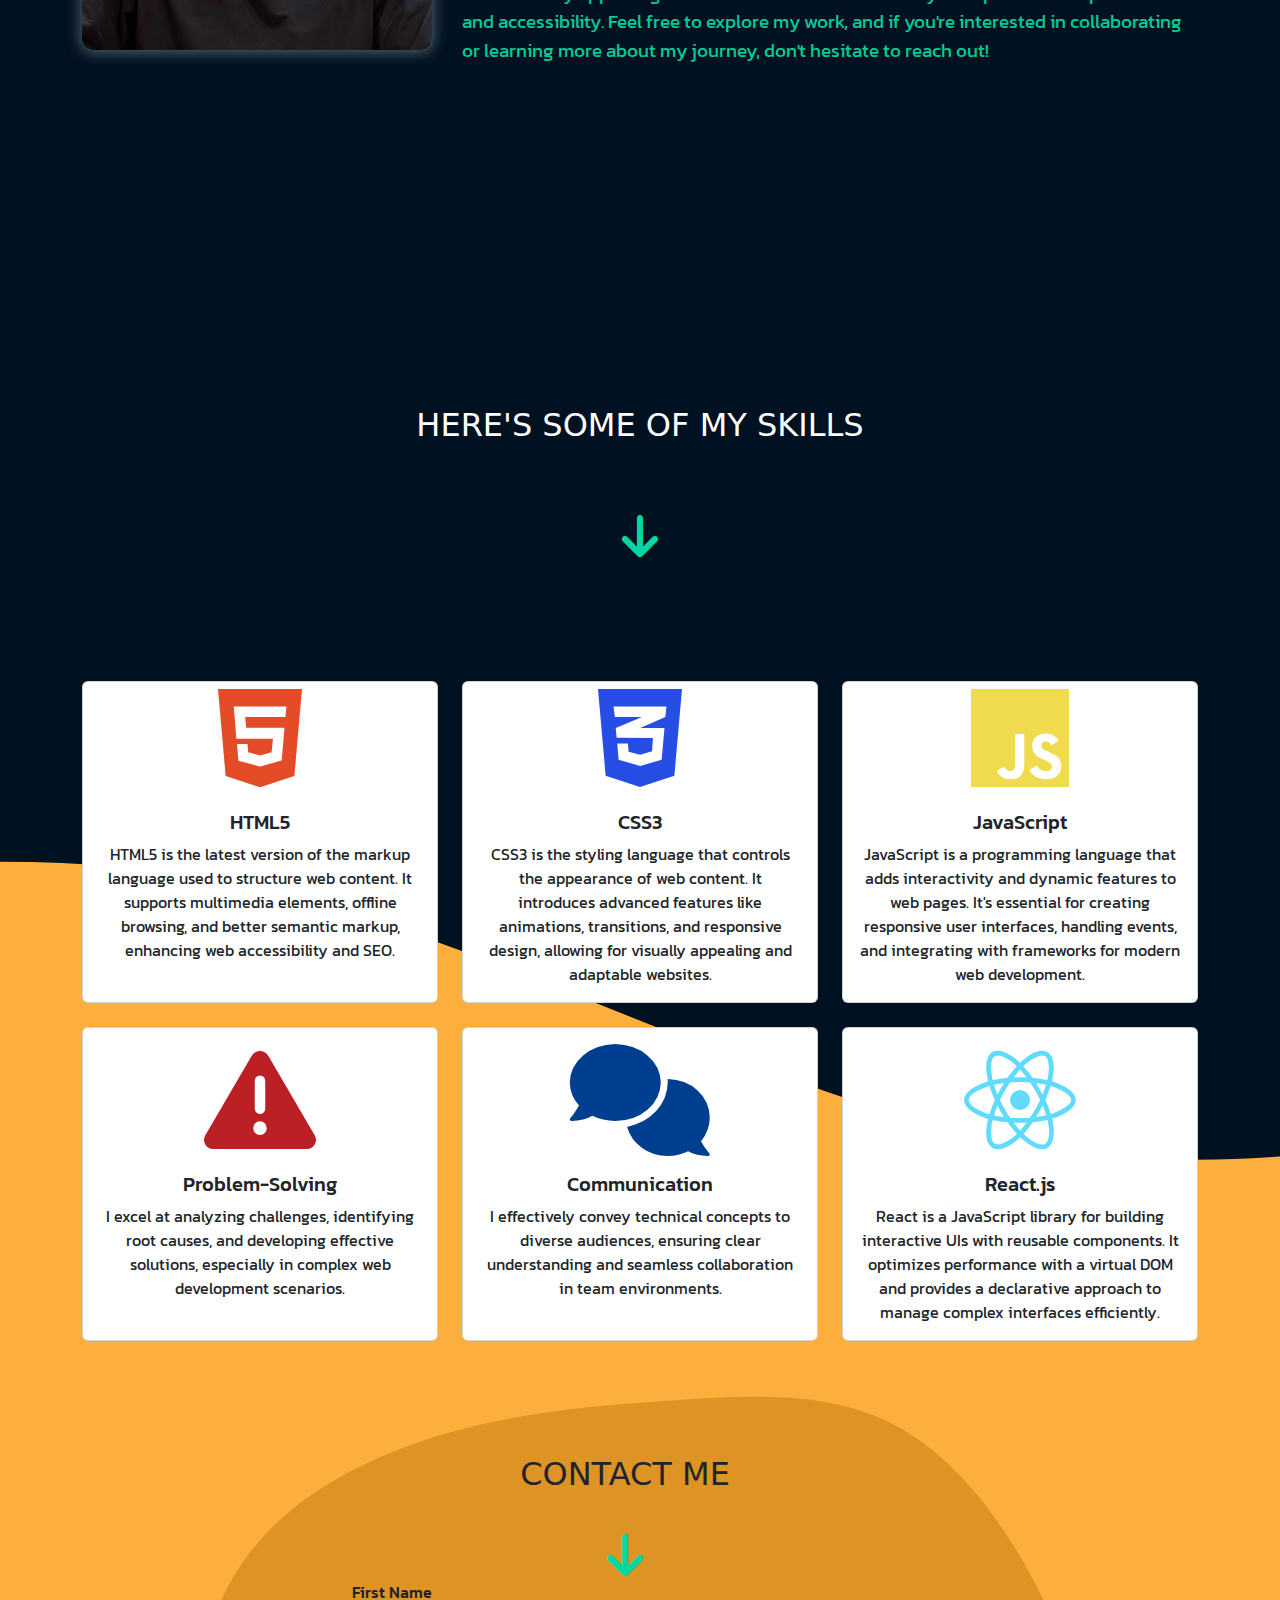
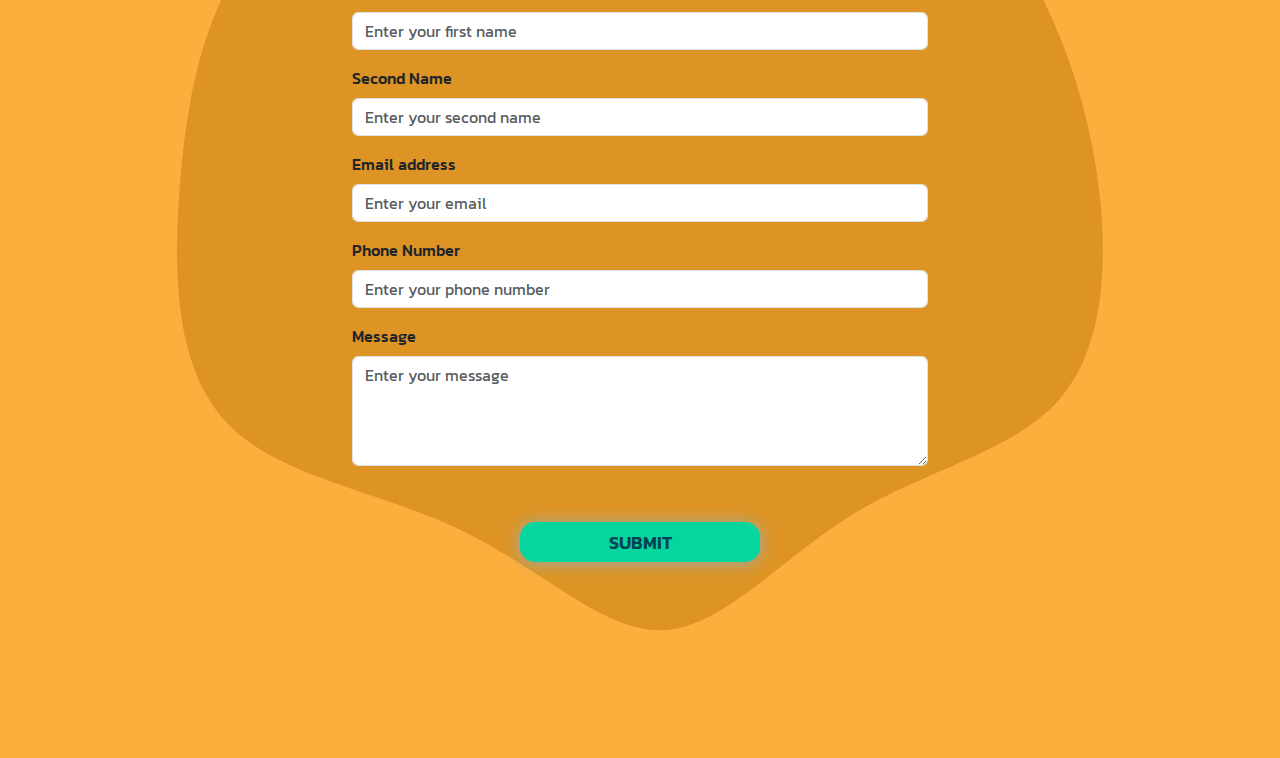
==== commit 6fa377f6: "Added projects page and made some changes" ====
--- a/index.html
+++ b/index.html
@@ -27,23 +27,17 @@
             </button>
             <div class="collapse navbar-collapse" id="navbarSupportedContent">
                 <ul class="navbar-nav ms-auto">
-                    <li class="nav-item" id="navvy-links">
-                        <a class="nav-link active" aria-current="page" href="#">Home</a>
-                    </li>
+                    <li class="nav-item">
+                        <a class="nav-link active" aria-current="page" href="projects.html" target="_blank">projects</a>
+                    </li>                    
+                    <li class="nav-item">
+                        <a class="nav-link active" aria-current="page" href="#s0">about</a>
+                    </li> 
                     <li class="nav-item">
                         <a class="nav-link active" aria-current="page" href="#s1">skils</a>
                     </li>
                     <li class="nav-item">
-                        <a class="nav-link active" aria-current="page" href="projects.html">projects</a>
-                    </li>
-                    <li class="nav-item">
-                        <a class="nav-link active" aria-current="page" href="#">sevices</a>
-                    </li>
-                    <li class="nav-item">
                         <a class="nav-link active" aria-current="page" href="#s2">contact</a>
-                    </li>
-                    <li class="nav-item">
-                        <a class="nav-link active" aria-current="page" href="#s0">about</a>
                     </li>
                 </ul>
             </div>
@@ -55,7 +49,7 @@
     <div class="container text-center my-5">
     </div>
     <div class="section1-background">
-        <div class="section1">
+        <div class="section1 container-fluid text-center">
             <h3>My name is Ahmed</h3>
             <h1>I'm a Software Developer</h1>
             <h4>I build the amazing websites</h4>
@@ -106,7 +100,7 @@
         
     </div>
     <div class="section2-background" id="s1">   
-        <div class="cards-title" >
+        <div class="cards-title" id="skills-title-h1" >
         <h2>Here's some of my Skills</h2>
         <i class="fa-solid fa-arrow-down fa-3x" style="color: #06d6a0; margin-top: 60px;"></i>
     </div>
--- a/style.css
+++ b/style.css
@@ -207,6 +207,9 @@
     #about-text {
         font-size: medium;
     }
+    #skills-title-h1{
+        margin-top: 10rem;
+    }
 }
 
 @media (max-width: 576px) {
@@ -225,6 +228,9 @@
 
     #about-text {
         font-size: smaller;
+    }
+    #skills-title-h1{
+        margin-top: 18rem;
     }
 }
 
